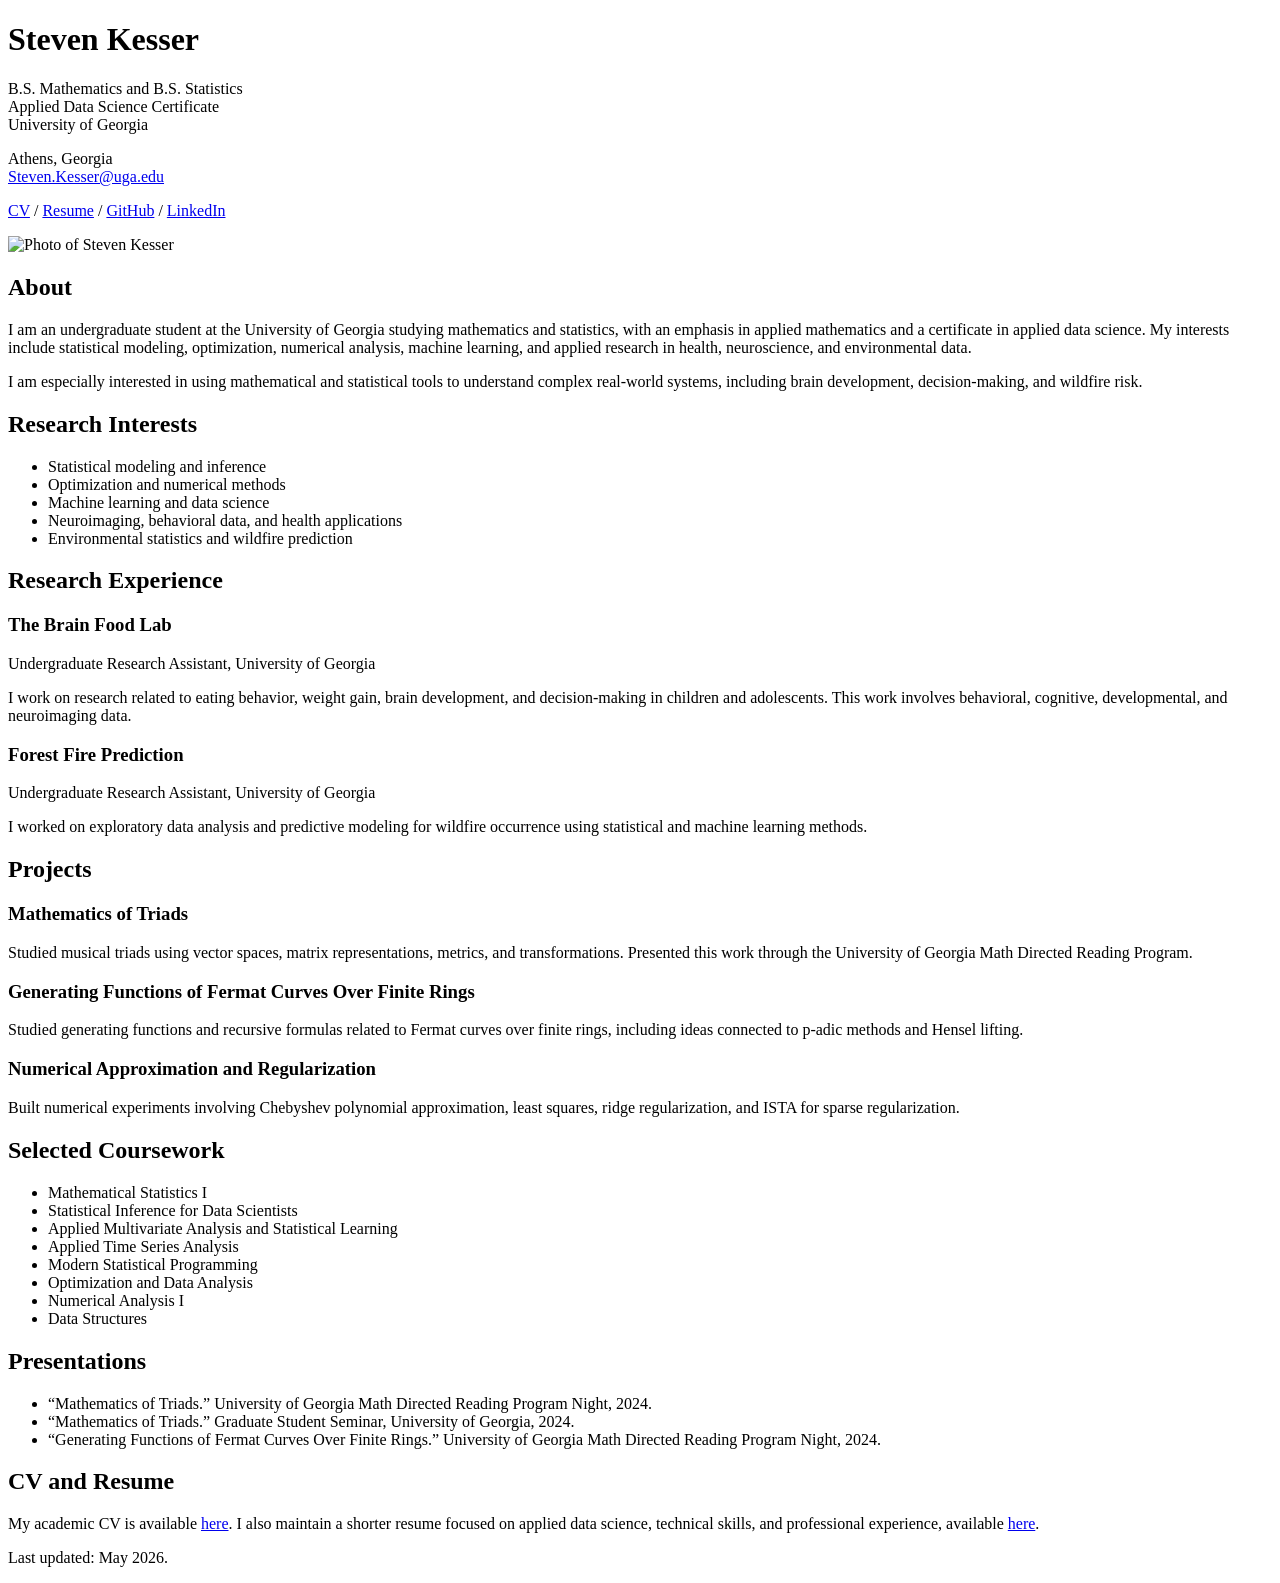
==== index.html @ 296b3b52 "Create personal webpage for Steven Kesser This HTML file serves as a personal webpage for Steven Kes" ====
<!DOCTYPE html>
<html lang="en">
<head>
  <meta charset="UTF-8" />
  <meta name="viewport" content="width=device-width, initial-scale=1.0" />

  <title>Steven Kesser</title>

  <link rel="stylesheet" href="style.css" />
</head>

<body>
  <main class="container">

    <header class="site-header">
      <div class="header-text">
        <h1>Steven Kesser</h1>

        <p class="subtitle">
          B.S. Mathematics and B.S. Statistics<br />
          Applied Data Science Certificate<br />
          University of Georgia
        </p>

        <p class="contact">
          Athens, Georgia<br />
          <a href="mailto:Steven.Kesser@uga.edu">Steven.Kesser@uga.edu</a>
        </p>

        <p class="links">
          <a href="files/Steven_Kesser_CV_2026.pdf">CV</a> /
          <a href="files/Steven_Kesser_Resume.pdf">Resume</a> /
          <a href="https://github.com/StevenKesser">GitHub</a> /
          <a href="https://www.linkedin.com/in/steven-kesser-542952271/">LinkedIn</a>
        </p>
      </div>

      <div class="header-photo">
        <img src="images/profile.jpg" alt="Photo of Steven Kesser" />
      </div>
    </header>

    <section>
      <h2>About</h2>

      <p>
        I am an undergraduate student at the University of Georgia studying
        mathematics and statistics, with an emphasis in applied mathematics and
        a certificate in applied data science. My interests include statistical
        modeling, optimization, numerical analysis, machine learning, and
        applied research in health, neuroscience, and environmental data.
      </p>

      <p>
        I am especially interested in using mathematical and statistical tools
        to understand complex real-world systems, including brain development,
        decision-making, and wildfire risk.
      </p>
    </section>

    <section>
      <h2>Research Interests</h2>

      <ul>
        <li>Statistical modeling and inference</li>
        <li>Optimization and numerical methods</li>
        <li>Machine learning and data science</li>
        <li>Neuroimaging, behavioral data, and health applications</li>
        <li>Environmental statistics and wildfire prediction</li>
      </ul>
    </section>

    <section>
      <h2>Research Experience</h2>

      <div class="entry">
        <h3>The Brain Food Lab</h3>
        <p class="meta">Undergraduate Research Assistant, University of Georgia</p>
        <p>
          I work on research related to eating behavior, weight gain, brain
          development, and decision-making in children and adolescents. This work
          involves behavioral, cognitive, developmental, and neuroimaging data.
        </p>
      </div>

      <div class="entry">
        <h3>Forest Fire Prediction</h3>
        <p class="meta">Undergraduate Research Assistant, University of Georgia</p>
        <p>
          I worked on exploratory data analysis and predictive modeling for
          wildfire occurrence using statistical and machine learning methods.
        </p>
      </div>
    </section>

    <section>
      <h2>Projects</h2>

      <div class="entry">
        <h3>Mathematics of Triads</h3>
        <p>
          Studied musical triads using vector spaces, matrix representations,
          metrics, and transformations. Presented this work through the
          University of Georgia Math Directed Reading Program.
        </p>
      </div>

      <div class="entry">
        <h3>Generating Functions of Fermat Curves Over Finite Rings</h3>
        <p>
          Studied generating functions and recursive formulas related to Fermat
          curves over finite rings, including ideas connected to p-adic methods
          and Hensel lifting.
        </p>
      </div>

      <div class="entry">
        <h3>Numerical Approximation and Regularization</h3>
        <p>
          Built numerical experiments involving Chebyshev polynomial
          approximation, least squares, ridge regularization, and ISTA for
          sparse regularization.
        </p>
      </div>
    </section>

    <section>
      <h2>Selected Coursework</h2>

      <ul class="coursework">
        <li>Mathematical Statistics I</li>
        <li>Statistical Inference for Data Scientists</li>
        <li>Applied Multivariate Analysis and Statistical Learning</li>
        <li>Applied Time Series Analysis</li>
        <li>Modern Statistical Programming</li>
        <li>Optimization and Data Analysis</li>
        <li>Numerical Analysis I</li>
        <li>Data Structures</li>
      </ul>
    </section>

    <section>
      <h2>Presentations</h2>

      <ul>
        <li>
          “Mathematics of Triads.” University of Georgia Math Directed Reading
          Program Night, 2024.
        </li>
        <li>
          “Mathematics of Triads.” Graduate Student Seminar, University of
          Georgia, 2024.
        </li>
        <li>
          “Generating Functions of Fermat Curves Over Finite Rings.” University
          of Georgia Math Directed Reading Program Night, 2024.
        </li>
      </ul>
    </section>

    <section>
      <h2>CV and Resume</h2>

      <p>
        My academic CV is available
        <a href="files/Steven_Kesser_CV_2026.pdf">here</a>. I also maintain a
        shorter resume focused on applied data science, technical skills, and
        professional experience, available
        <a href="files/Steven_Kesser_Resume.pdf">here</a>.
      </p>
    </section>

    <footer>
      <p>Last updated: May 2026.</p>
    </footer>

  </main>
</body>
</html>
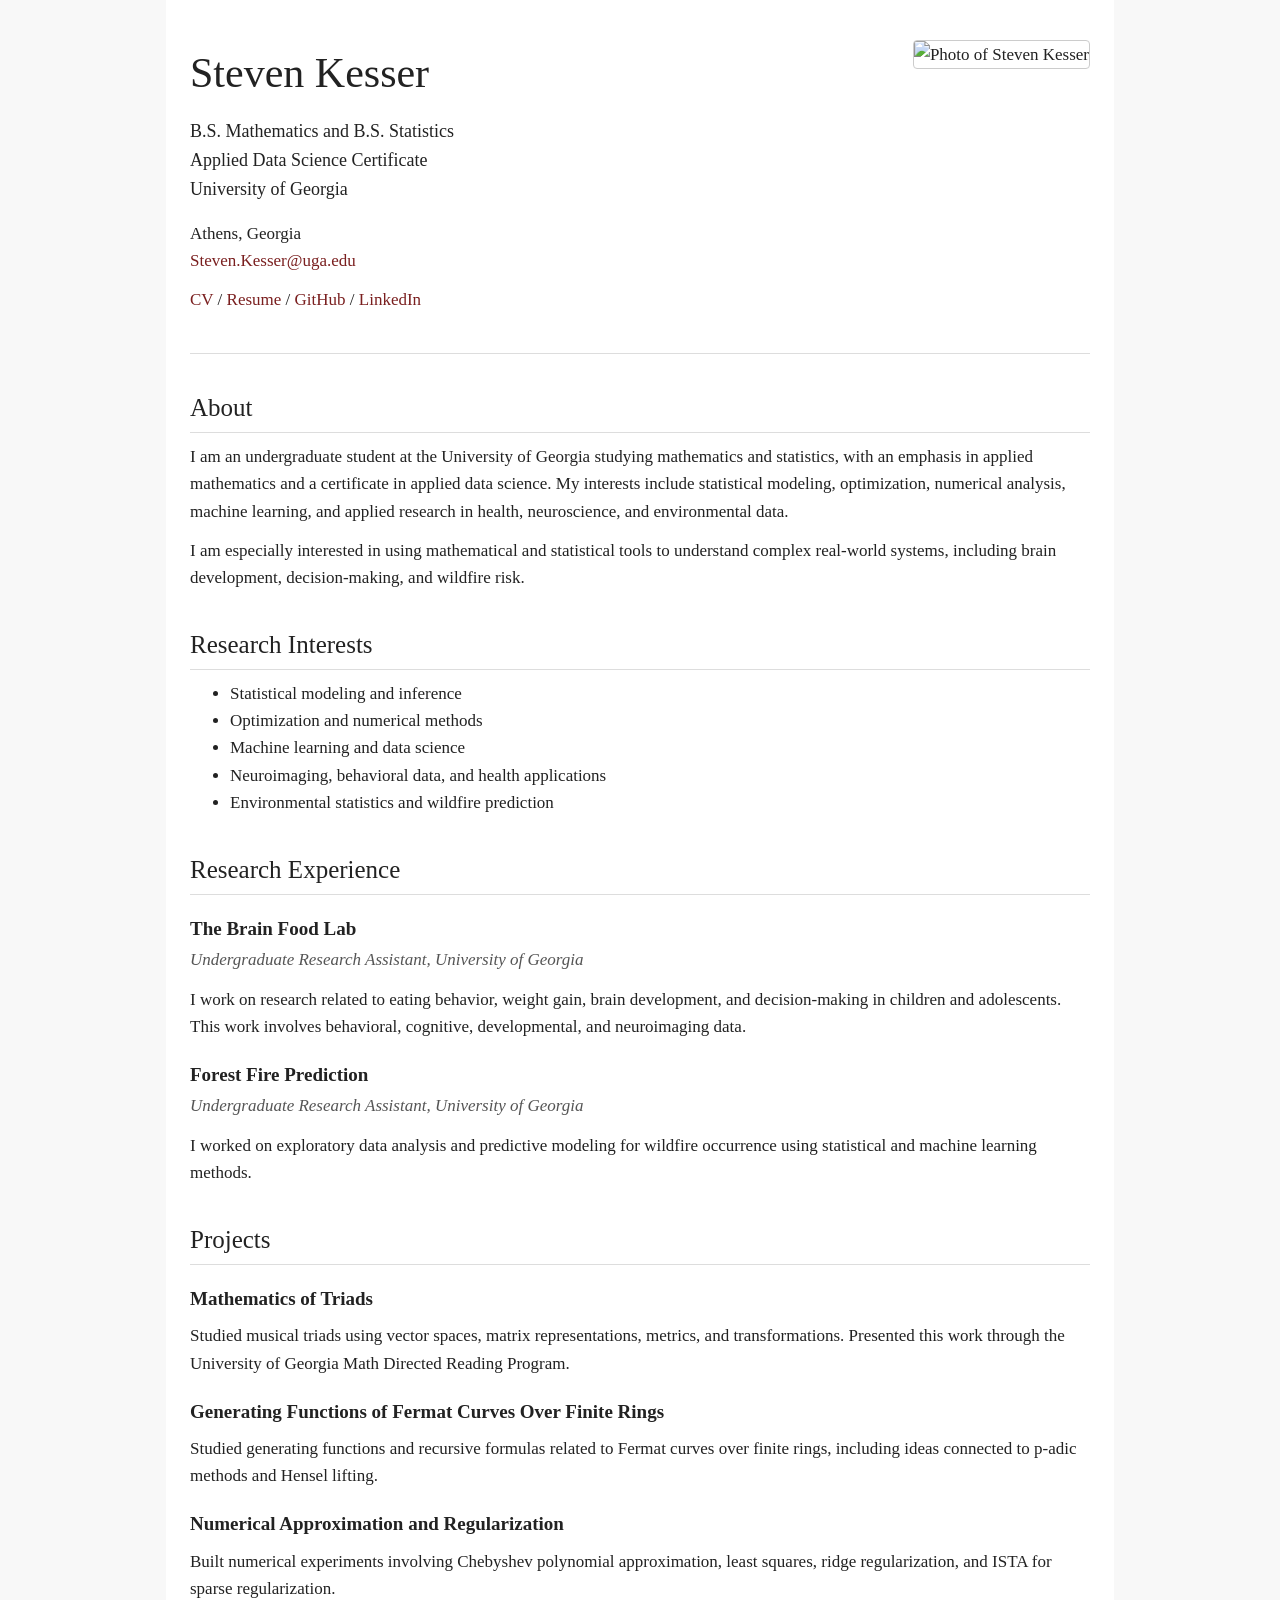
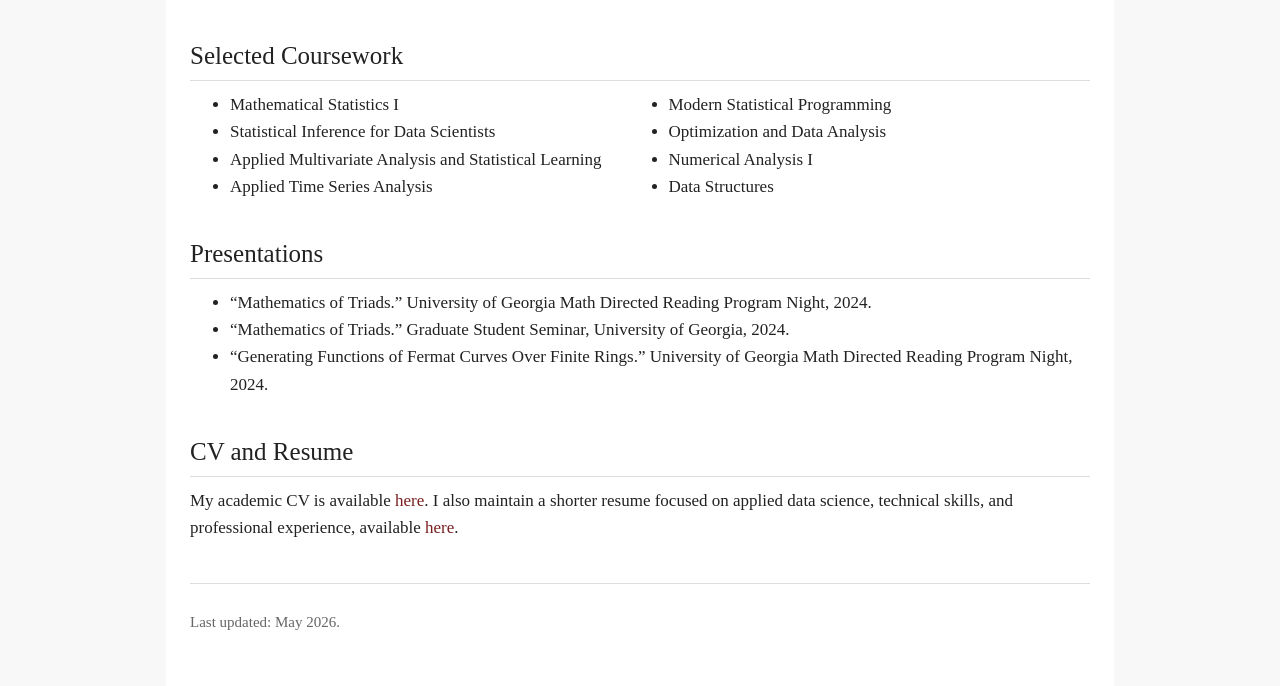
==== commit 18ad534b: "Update profile image source in index.html" ====
--- a/index.html
+++ b/index.html
@@ -36,7 +36,7 @@
       </div>
 
       <div class="header-photo">
-        <img src="images/profile.jpg" alt="Photo of Steven Kesser" />
+        <img src="images/professional_profile_picture.jpg" alt="Photo of Steven Kesser" />
       </div>
     </header>
 
--- a/style.css
+++ b/style.css
@@ -0,0 +1,121 @@
+body {
+  margin: 0;
+  padding: 0;
+  font-family: Georgia, "Times New Roman", serif;
+  font-size: 17px;
+  line-height: 1.6;
+  color: #222;
+  background: #f8f8f8;
+}
+
+.container {
+  max-width: 900px;
+  margin: 0 auto;
+  padding: 40px 24px;
+  background: white;
+  min-height: 100vh;
+}
+
+.site-header {
+  display: flex;
+  justify-content: space-between;
+  gap: 32px;
+  align-items: flex-start;
+  border-bottom: 1px solid #ddd;
+  padding-bottom: 28px;
+  margin-bottom: 32px;
+}
+
+h1 {
+  font-size: 42px;
+  margin: 0 0 10px;
+  font-weight: normal;
+}
+
+h2 {
+  font-size: 25px;
+  margin-top: 34px;
+  margin-bottom: 10px;
+  border-bottom: 1px solid #ddd;
+  padding-bottom: 4px;
+  font-weight: normal;
+}
+
+h3 {
+  font-size: 19px;
+  margin-bottom: 2px;
+}
+
+p {
+  margin-top: 8px;
+  margin-bottom: 12px;
+}
+
+.subtitle {
+  font-size: 18px;
+  margin-bottom: 16px;
+}
+
+.contact {
+  margin-bottom: 12px;
+}
+
+.links {
+  font-size: 17px;
+}
+
+a {
+  color: #7a1f1f;
+  text-decoration: none;
+}
+
+a:hover {
+  text-decoration: underline;
+}
+
+.header-photo img {
+  width: 180px;
+  height: auto;
+  border-radius: 4px;
+  border: 1px solid #ccc;
+}
+
+.entry {
+  margin-bottom: 20px;
+}
+
+.meta {
+  color: #555;
+  font-style: italic;
+  margin-top: 0;
+}
+
+ul {
+  margin-top: 8px;
+}
+
+.coursework {
+  columns: 2;
+}
+
+footer {
+  margin-top: 42px;
+  padding-top: 18px;
+  border-top: 1px solid #ddd;
+  color: #666;
+  font-size: 15px;
+}
+
+@media screen and (max-width: 700px) {
+  .site-header {
+    flex-direction: column;
+  }
+
+  .header-photo img {
+    width: 150px;
+  }
+
+  .coursework {
+    columns: 1;
+  }
+}
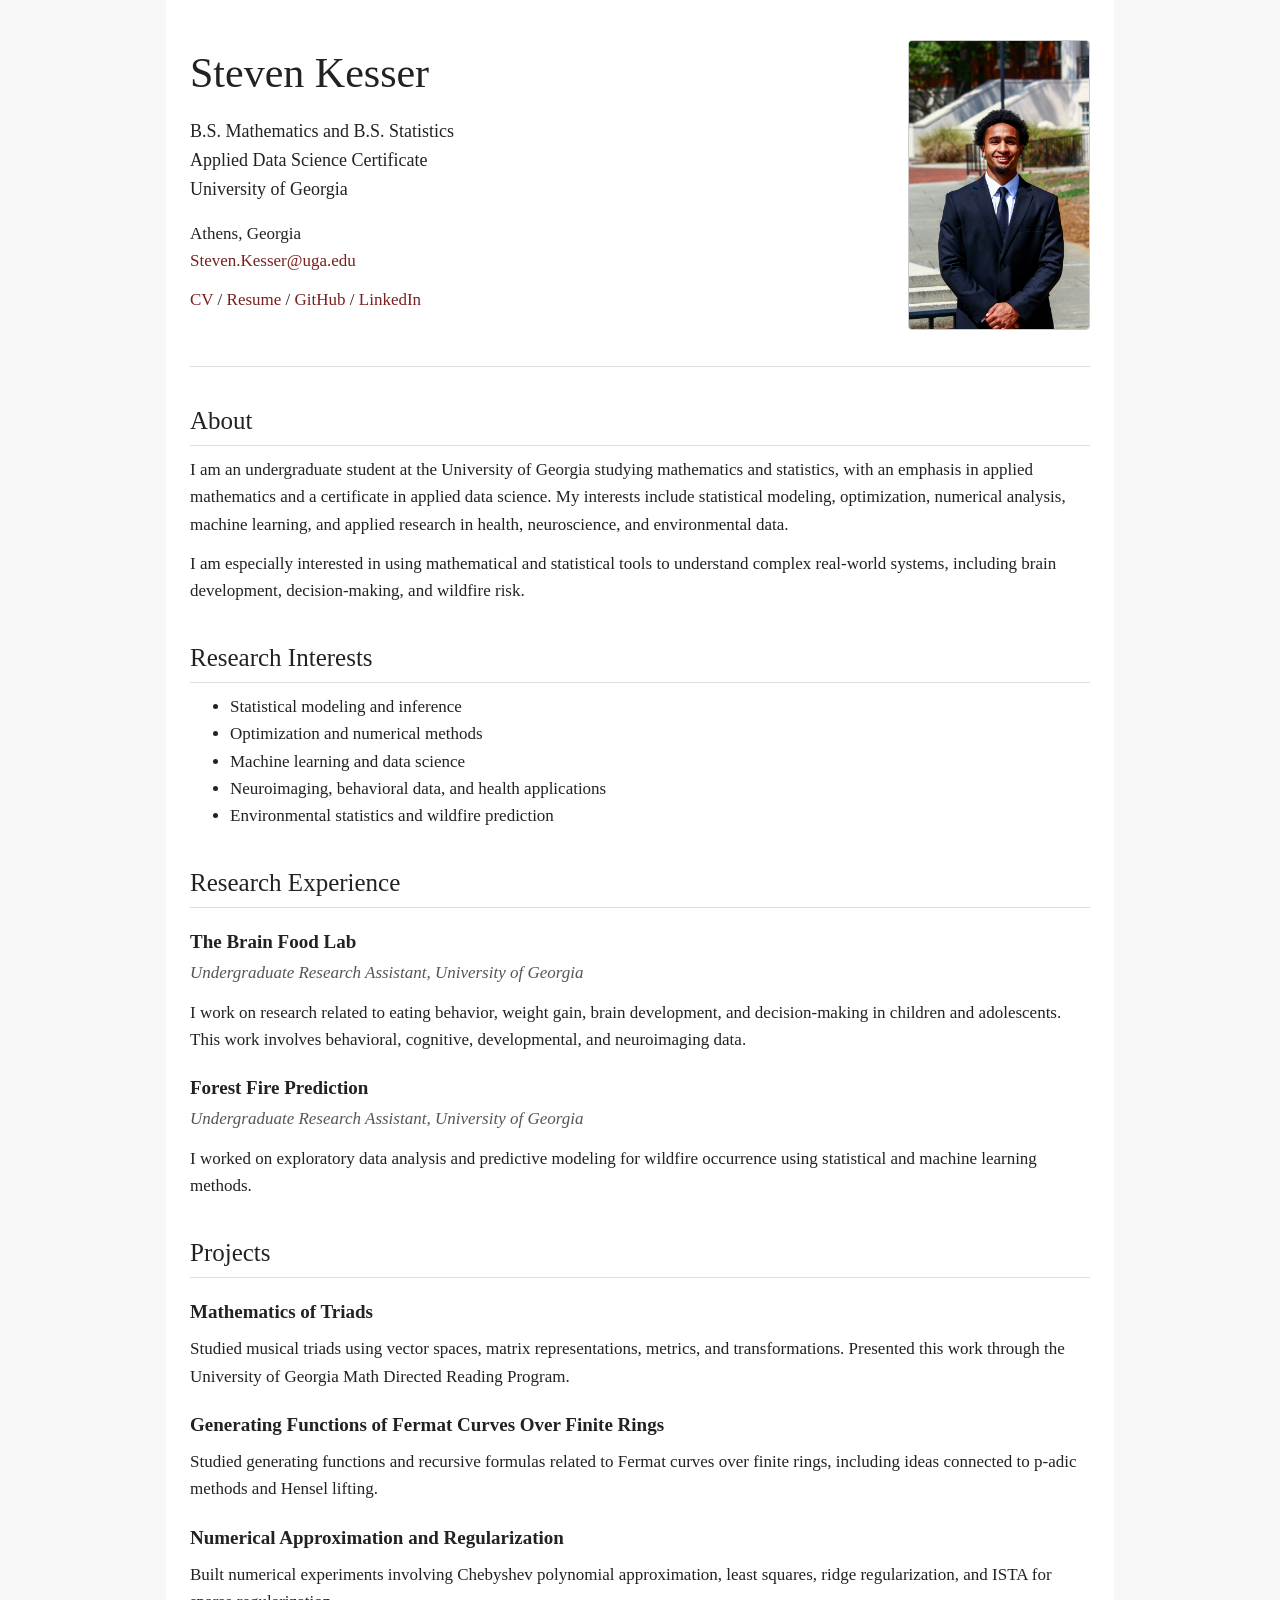
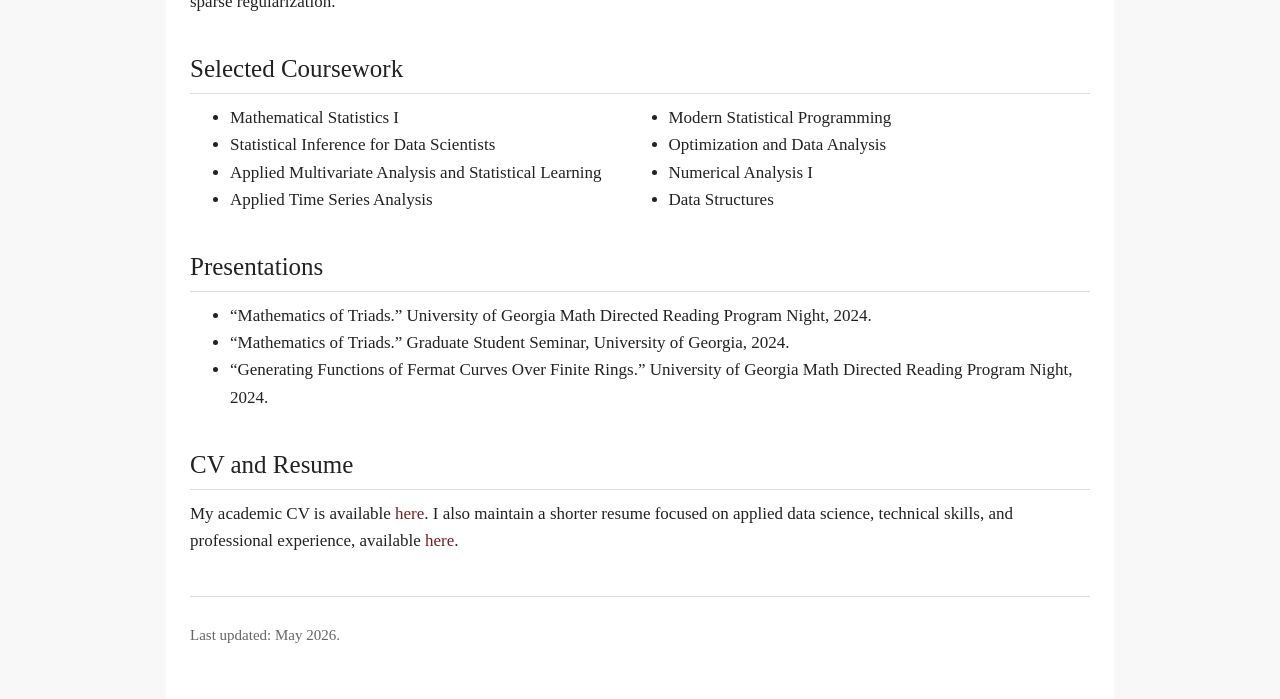
==== commit ab063673: "Change image file extension from .jpg to .JPG" ====
--- a/index.html
+++ b/index.html
@@ -36,7 +36,7 @@
       </div>
 
       <div class="header-photo">
-        <img src="images/professional_profile_picture.jpg" alt="Photo of Steven Kesser" />
+        <img src="images/professional_profile_picture.JPG" alt="Photo of Steven Kesser" />
       </div>
     </header>
 
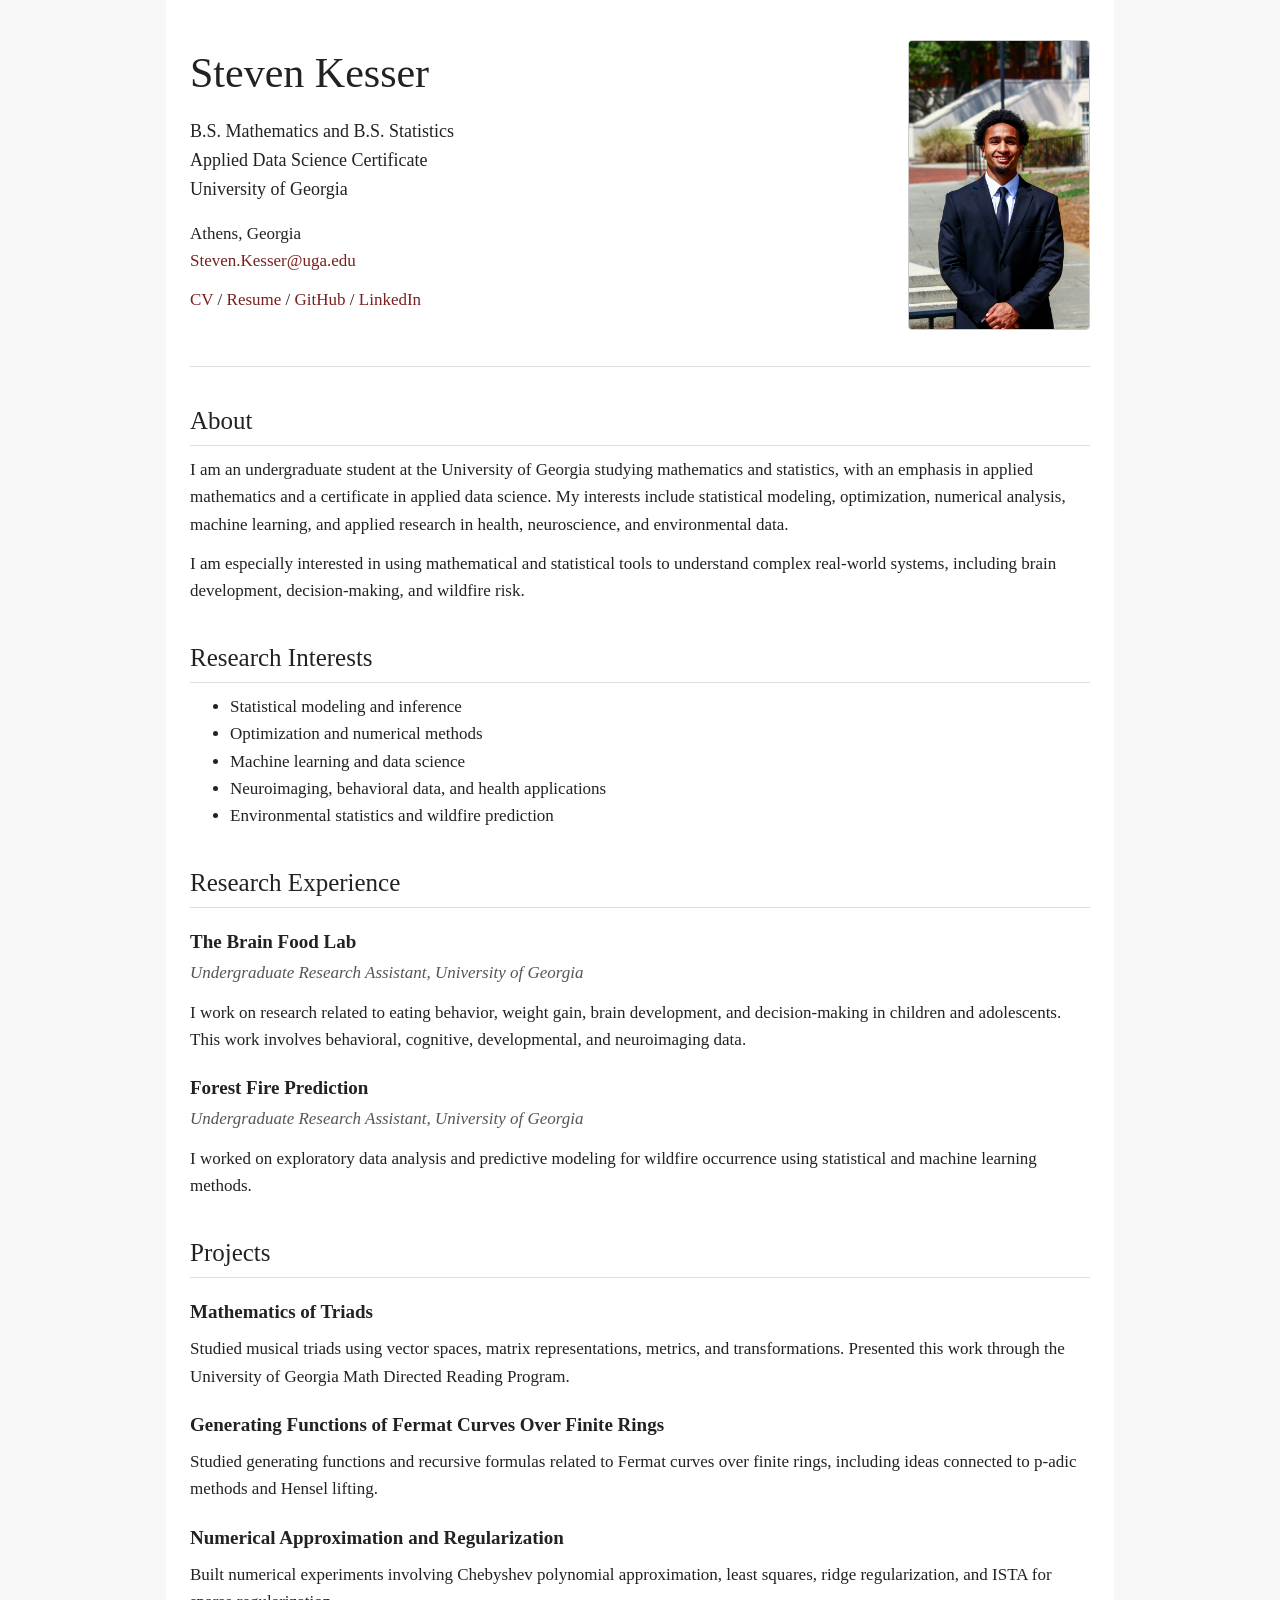
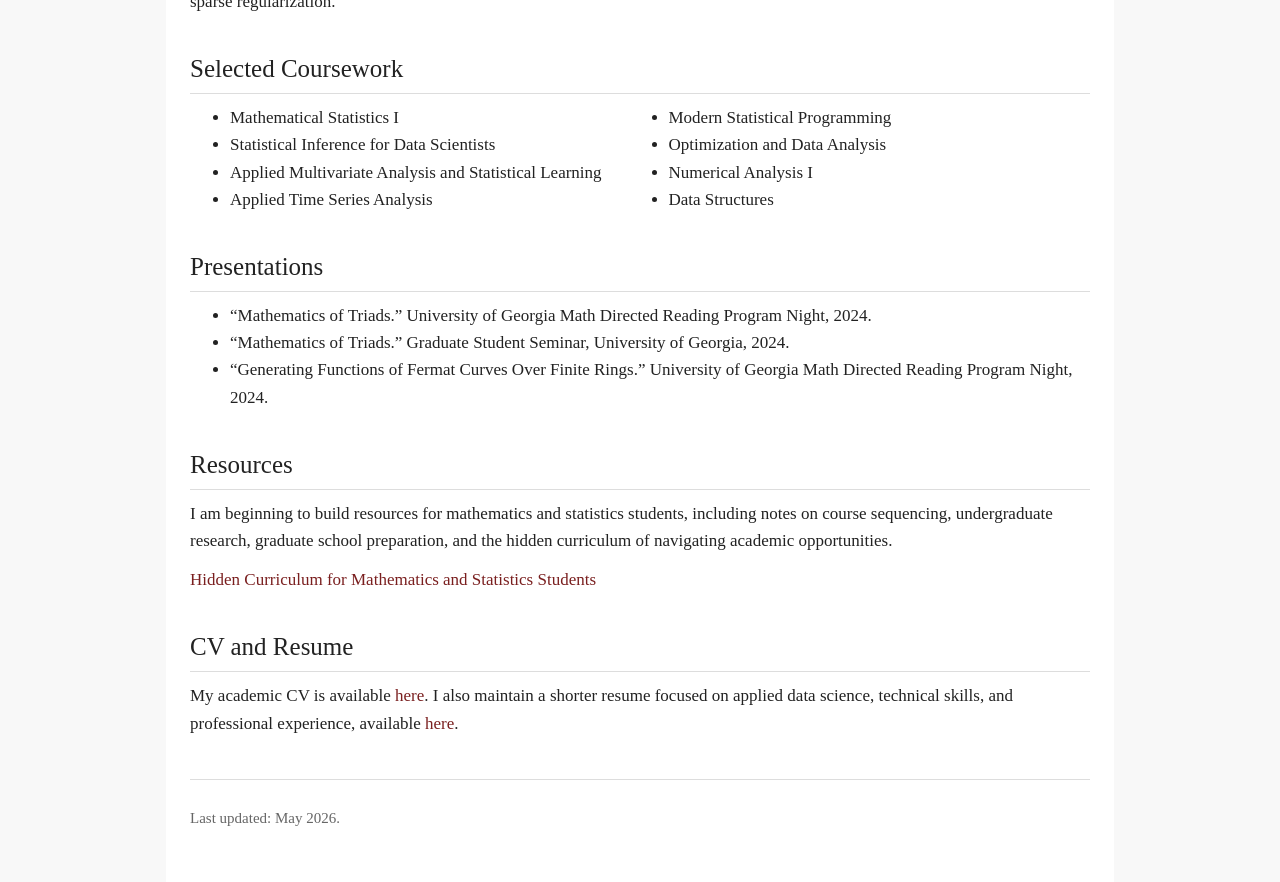
==== commit 5768ada3: "Add resources section for mathematics and statistics Added a new section for resources aimed at math" ====
--- a/index.html
+++ b/index.html
@@ -159,6 +159,22 @@
     </section>
 
     <section>
+      <h2>Resources</h2>
+
+      <p>
+        I am beginning to build resources for mathematics and statistics students,
+        including notes on course sequencing, undergraduate research, graduate school
+        preparation, and the hidden curriculum of navigating academic opportunities.
+      </p>
+  
+      <p>
+        <a href="hidden-curriculum.html">
+          Hidden Curriculum for Mathematics and Statistics Students
+        </a>
+      </p>
+    </section>
+    
+    <section>
       <h2>CV and Resume</h2>
 
       <p>
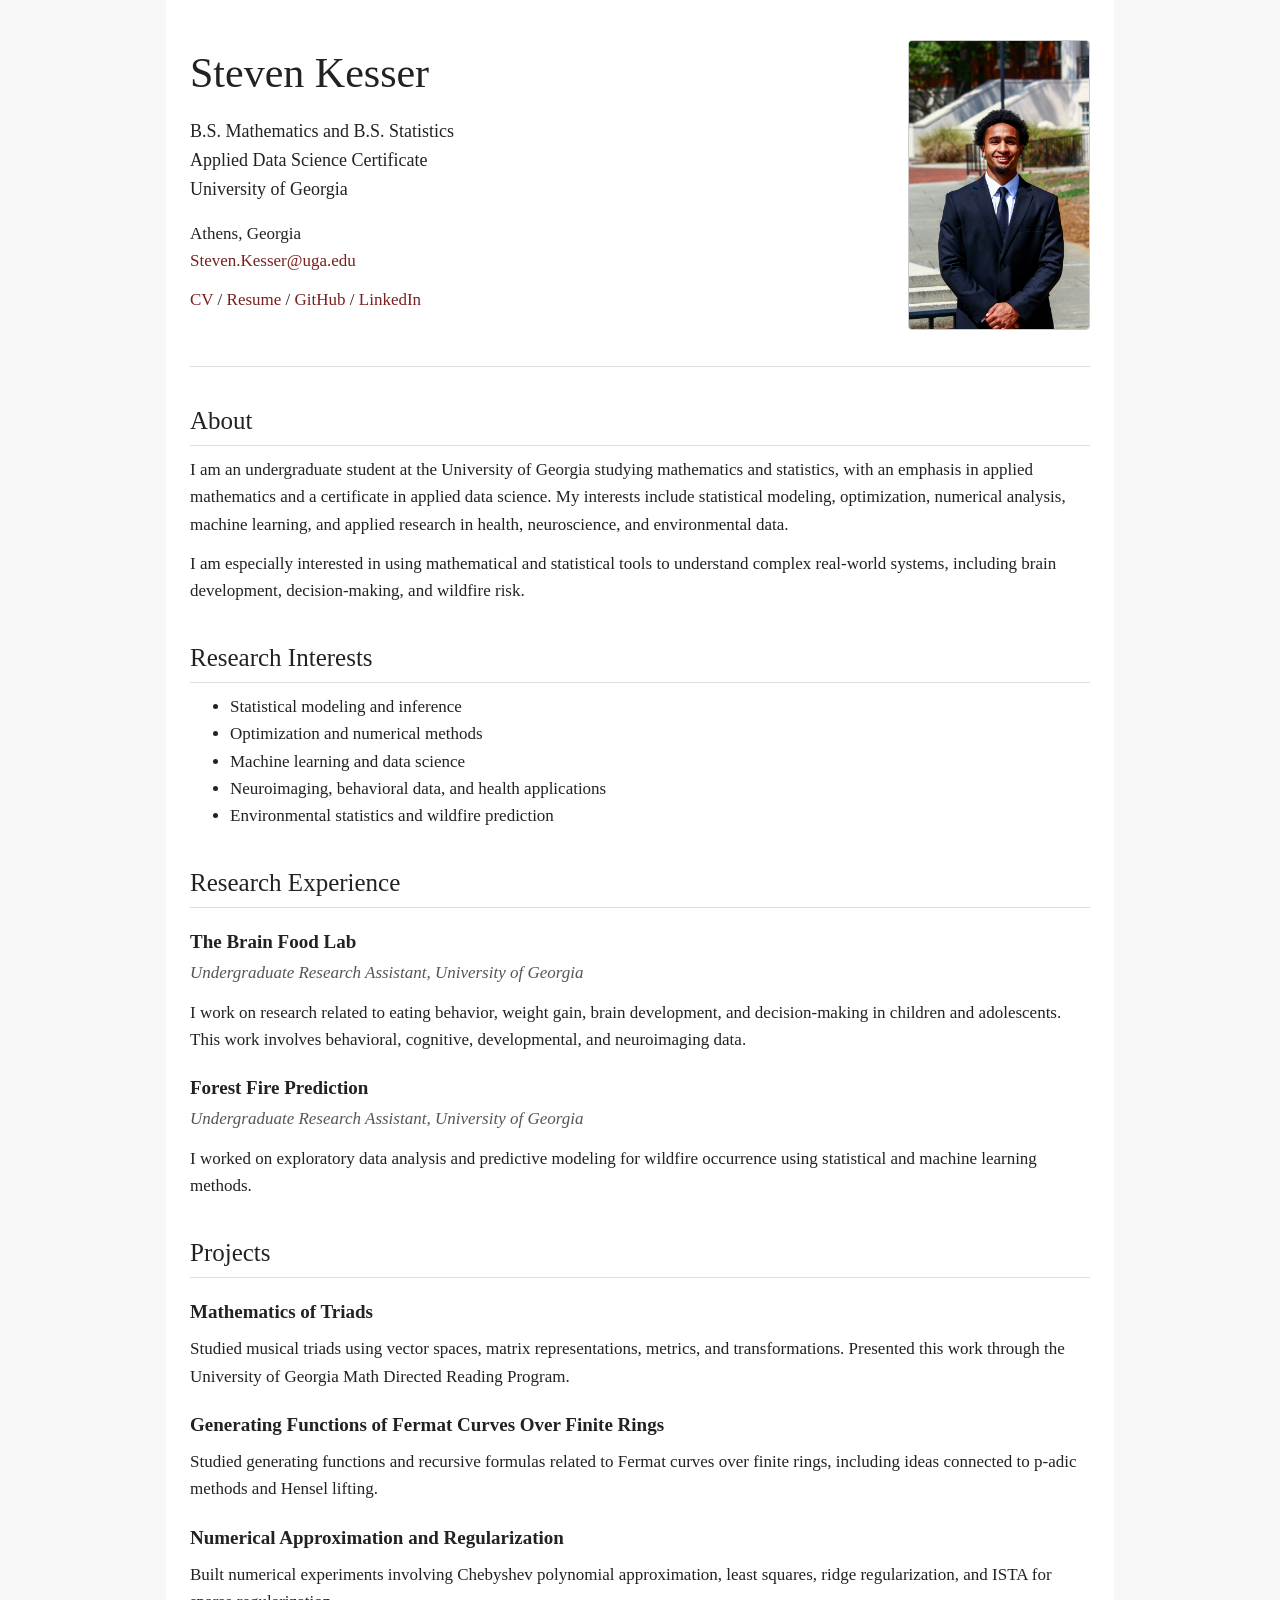
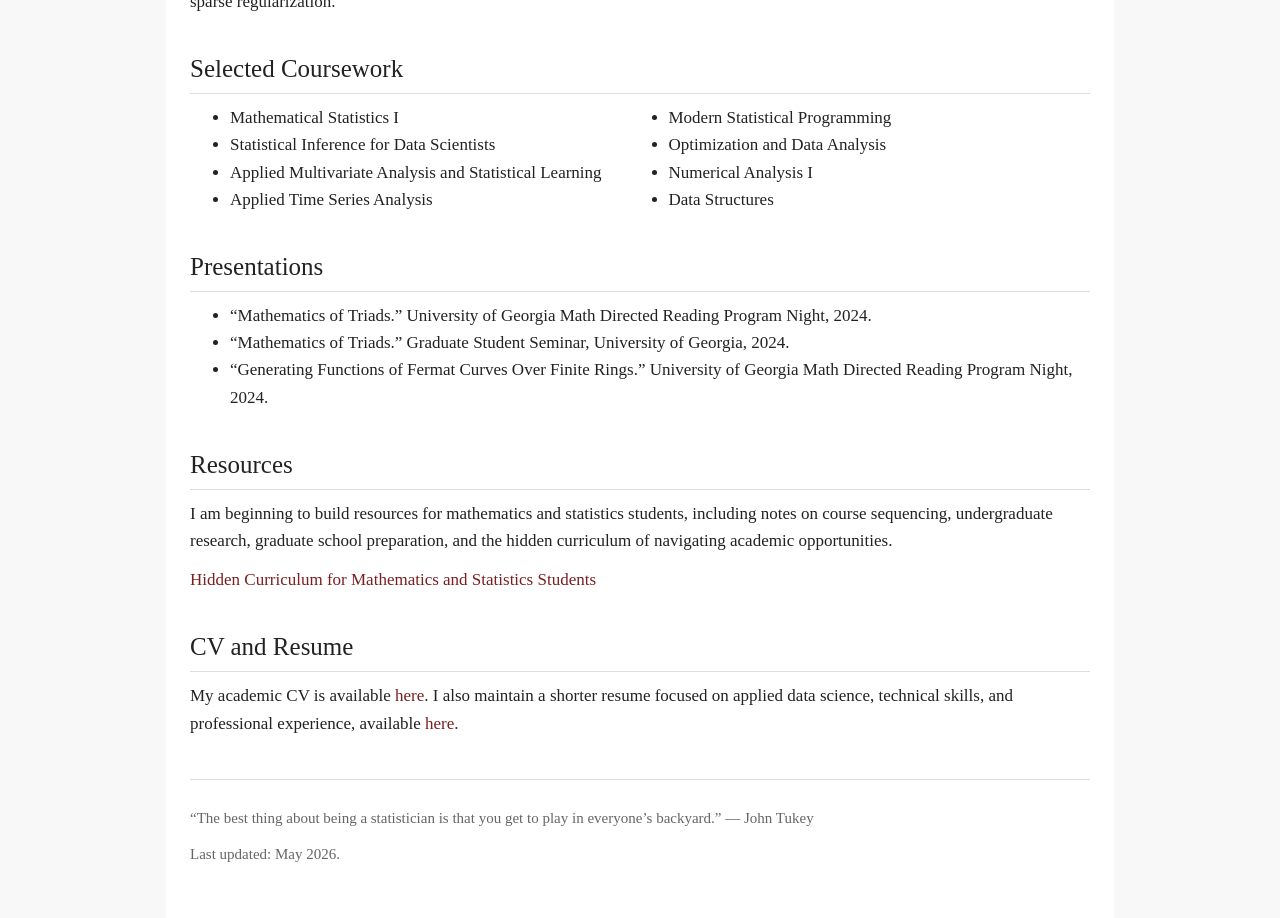
==== commit e708fc83: "Add footer with quote and last updated date" ====
--- a/index.html
+++ b/index.html
@@ -168,7 +168,7 @@
       </p>
   
       <p>
-        <a href="hidden-curriculum.html">
+        <a href="hidden_curriculum.html">
           Hidden Curriculum for Mathematics and Statistics Students
         </a>
       </p>
@@ -185,9 +185,16 @@
         <a href="files/Steven_Kesser_Resume.pdf">here</a>.
       </p>
     </section>
-
-    <footer>
-      <p>Last updated: May 2026.</p>
+    
+    <footer class="site-footer">
+      <p class="footer-quote">
+        “The best thing about being a statistician is that you get to play in everyone’s backyard.”
+        <span class="quote-author">— John Tukey</span>
+      </p>
+      
+      <p class="footer-updated">
+        Last updated: May 2026.
+      </p>
     </footer>
 
   </main>
--- a/style.css
+++ b/style.css
@@ -119,3 +119,27 @@
     columns: 1;
   }
 }
+
+.page-header {
+  border-bottom: 1px solid #ddd;
+  padding-bottom: 24px;
+  margin-bottom: 32px;
+}
+
+.course-map {
+  margin: 28px 0;
+  padding: 20px;
+  background: #fafafa;
+  border: 1px solid #ddd;
+  border-radius: 6px;
+  overflow-x: auto;
+}
+
+.course-map svg {
+  max-width: none;
+}
+
+.small {
+  font-size: 12px;
+  color: #555;
+}
